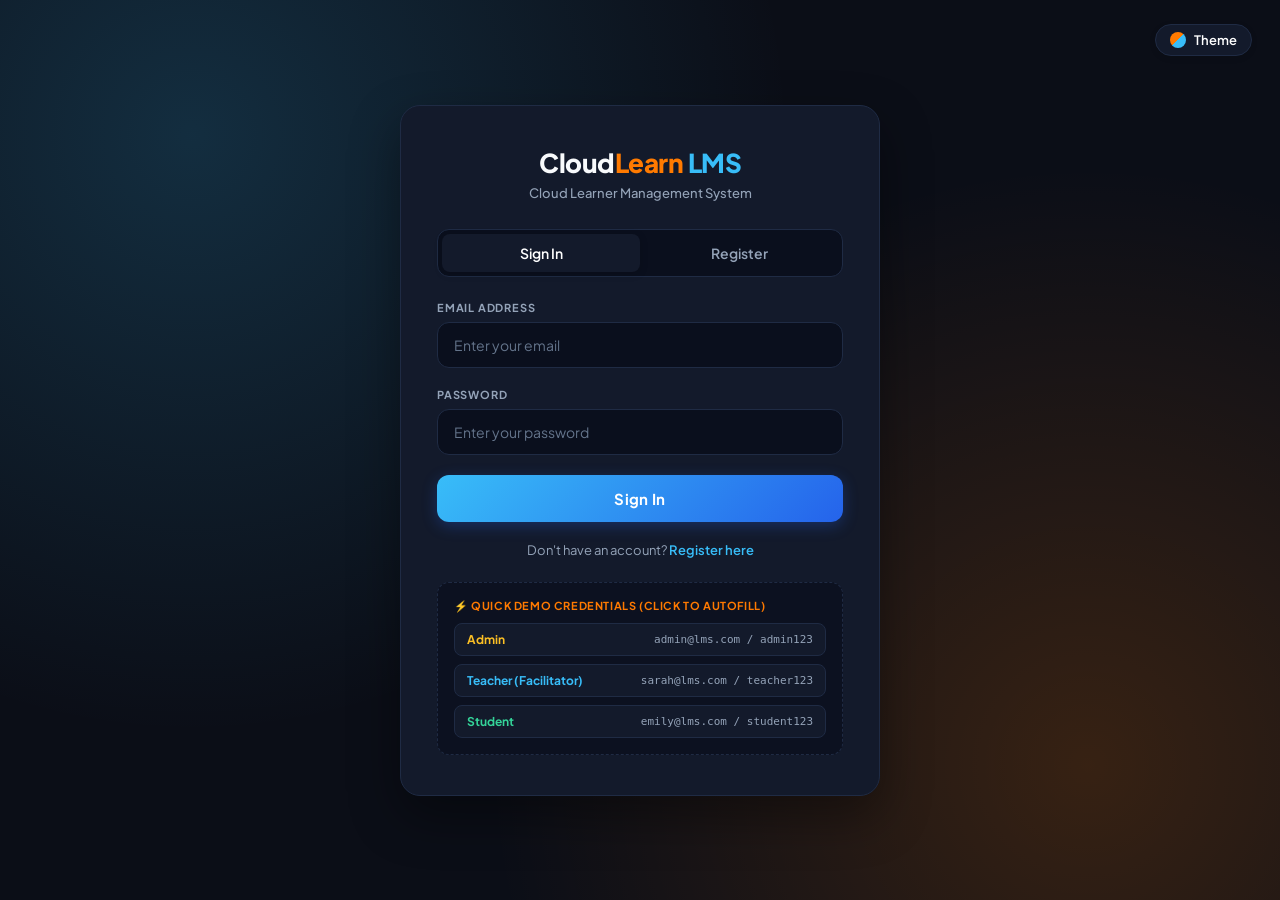
==== pages/admin.html @ 337aa4cb "Update project" ====
<!DOCTYPE html>
<html lang="en">
<head>
  <meta charset="UTF-8">
  <meta name="viewport" content="width=device-width, initial-scale=1.0">
  <title>Admin Portal - CloudLearn LMS</title>
  <link rel="stylesheet" href="../css/style.css">
  <link rel="preconnect" href="https://fonts.googleapis.com">
  <link rel="preconnect" href="https://fonts.gstatic.com" crossorigin>
  <link href="https://fonts.googleapis.com/css2?family=Plus+Jakarta+Sans:wght@400;500;600;700;800&display=swap" rel="stylesheet">
</head>
<body data-theme="dark">

  <div class="app-container">
    <!-- Sidebar (Wireframe Image 1) -->
    <aside class="sidebar">
      <div class="sidebar-header">
        <div class="sidebar-logo">
          <span>Cloud<span class="orange">Learn</span> <span class="blue">LMS</span></span>
        </div>
        <span class="role-pill admin">ADMIN</span>
      </div>

      <nav class="sidebar-nav">
        <a class="nav-link active" data-section="section-dashboard" data-title="Dashboard Overview">
          <span class="nav-icon">📊</span>
          <span>Dashboard</span>
        </a>
        <a class="nav-link" data-section="section-users" data-title="Manage Users">
          <span class="nav-icon">👥</span>
          <span>Manage Users</span>
        </a>
        <a class="nav-link" data-section="section-passwords" data-title="Approve Password Requests">
          <span class="nav-icon">🔑</span>
          <span>Approve Password Request</span>
          <span class="nav-badge" id="sidebarPendingBadge" style="display: none;">0</span>
        </a>
        <a class="nav-link" data-section="section-courses" data-title="Manage & Add Courses">
          <span class="nav-icon">📚</span>
          <span>Add Course</span>
        </a>
        <a class="nav-link" data-section="section-settings" data-title="System Settings">
          <span class="nav-icon">⚙️</span>
          <span>Settings</span>
        </a>
      </nav>

      <div class="sidebar-footer">
        <button class="signout-btn" type="button">
          <span class="nav-icon">🚪</span>
          <span>Sign Out</span>
        </button>
      </div>
    </aside>

    <!-- Main Content Wrapper -->
    <div class="main-wrapper">
      <!-- Top Header Bar -->
      <header class="top-header">
        <h1 class="page-title">Dashboard Overview</h1>

        <div class="header-actions">
          <button class="theme-pill-btn" type="button">
            <span class="theme-indicator-icon"></span>
            <span>Theme</span>
          </button>

          <div class="user-profile-badge">
            <span class="user-name-text">Admin User</span>
            <div class="user-avatar-circle">AU</div>
          </div>
        </div>
      </header>

      <!-- Main Body Container -->
      <main class="content-body">

        <!-- ========================================================
             1. DASHBOARD SECTION
             ======================================================== -->
        <section id="section-dashboard" class="app-section active">
          <!-- 4 Stats Cards (from Image 1) -->
          <div class="stats-grid">
            <div class="stat-card">
              <div class="stat-icon-wrap users">👥</div>
              <div>
                <div class="stat-value" id="dashTotalUsers">0</div>
                <div class="stat-label">Total Users</div>
              </div>
            </div>

            <div class="stat-card">
              <div class="stat-icon-wrap courses">📚</div>
              <div>
                <div class="stat-value" id="dashActiveCourses">0</div>
                <div class="stat-label">Active Courses</div>
              </div>
            </div>

            <div class="stat-card">
              <div class="stat-icon-wrap students">🎓</div>
              <div>
                <div class="stat-value" id="dashTotalStudents">0</div>
                <div class="stat-label">Students</div>
              </div>
            </div>

            <div class="stat-card">
              <div class="stat-icon-wrap teachers">👨‍🏫</div>
              <div>
                <div class="stat-value" id="dashTotalTeachers">0</div>
                <div class="stat-label">Teachers (Facilitators)</div>
              </div>
            </div>
          </div>

          <!-- Pending Approvals Alert Panel (Replaces announcements) -->
          <div class="content-panel" style="margin-top: 28px;">
            <div class="panel-header">
              <div>
                <h2 class="panel-title">
                  <span class="highlight-dot"></span>
                  Pending Password Change Approvals
                </h2>
                <p class="panel-subtitle">Review and authorize password reset requests submitted by facilitators and students</p>
              </div>
              <button class="btn-sm btn-approve" onclick="navigateToSection('section-passwords')">
                View All Requests &rarr;
              </button>
            </div>

            <div class="table-responsive">
              <table class="custom-table" id="dashPendingTable">
                <thead>
                  <tr>
                    <th>Requester</th>
                    <th>Role</th>
                    <th>Requested On</th>
                    <th>Reason / Justification</th>
                    <th>Action</th>
                  </tr>
                </thead>
                <tbody id="dashPendingList">
                  <!-- Injected via JS -->
                </tbody>
              </table>
            </div>
          </div>

          <!-- System Cloud Tracks Overview -->
          <div class="content-panel" style="margin-top: 28px;">
            <div class="panel-header">
              <div>
                <h2 class="panel-title">
                  <span class="highlight-dot" style="background: var(--blue-light);"></span>
                  Active Cloud Certification Tracks
                </h2>
                <p class="panel-subtitle">Summary of currently running cloud learning curricula</p>
              </div>
            </div>
            <div class="cards-grid" id="dashCoursesPreview">
              <!-- Injected via JS -->
            </div>
          </div>
        </section>

        <!-- ========================================================
             2. MANAGE USERS SECTION
             ======================================================== -->
        <section id="section-users" class="app-section">
          <div class="content-panel">
            <div class="panel-header">
              <div>
                <h2 class="panel-title">Platform Users Directory</h2>
                <p class="panel-subtitle">Manage facilitators, cloud learners, and platform permissions</p>
              </div>

              <div class="panel-controls">
                <div class="search-bar">
                  <span class="search-icon">🔍</span>
                  <input type="text" id="userSearchInput" placeholder="Search by name or email...">
                </div>

                <select id="userRoleFilter" class="form-select" style="width: auto; padding: 9px 14px; font-size: 13px;">
                  <option value="ALL">All Roles</option>
                  <option value="teacher">Facilitators</option>
                  <option value="student">Students</option>
                  <option value="admin">Administrators</option>
                </select>

                <button class="btn-primary btn-orange" style="width: auto; padding: 9px 16px; font-size: 13px;" onclick="openModal('modalAddUser')">
                  + Add User
                </button>
              </div>
            </div>

            <div class="table-responsive">
              <table class="custom-table">
                <thead>
                  <tr>
                    <th>Name</th>
                    <th>Email Address</th>
                    <th>Role</th>
                    <th>Cloud Track</th>
                    <th>Status</th>
                    <th>Joined</th>
                    <th>Actions</th>
                  </tr>
                </thead>
                <tbody id="usersTableBody">
                  <!-- Injected via JS -->
                </tbody>
              </table>
            </div>
          </div>
        </section>

        <!-- ========================================================
             3. APPROVE PASSWORD REQUEST SECTION
             ======================================================== -->
        <section id="section-passwords" class="app-section">
          <div class="content-panel">
            <div class="panel-header">
              <div>
                <h2 class="panel-title">
                  <span class="highlight-dot"></span>
                  Password Change Request Approvals
                </h2>
                <p class="panel-subtitle">
                  Users cannot change passwords until explicitly approved by an administrator here.
                </p>
              </div>

              <div class="panel-controls">
                <select id="passwordStatusFilter" class="form-select" style="width: auto; padding: 9px 14px; font-size: 13px;">
                  <option value="ALL">All Requests</option>
                  <option value="PENDING" selected>Pending Approval Only</option>
                  <option value="APPROVED">Approved Requests</option>
                  <option value="REJECTED">Rejected Requests</option>
                </select>
              </div>
            </div>

            <div class="table-responsive">
              <table class="custom-table">
                <thead>
                  <tr>
                    <th>Requester</th>
                    <th>Role</th>
                    <th>Requested At</th>
                    <th>Reason / Justification</th>
                    <th>Status</th>
                    <th>Reviewed Detail</th>
                    <th>Action</th>
                  </tr>
                </thead>
                <tbody id="passwordRequestsTableBody">
                  <!-- Injected via JS -->
                </tbody>
              </table>
            </div>
          </div>
        </section>

        <!-- ========================================================
             4. ADD COURSE SECTION
             ======================================================== -->
        <section id="section-courses" class="app-section">
          <div class="content-panel" style="margin-bottom: 28px;">
            <div class="panel-header">
              <div>
                <h2 class="panel-title">Add New Cloud Course</h2>
                <p class="panel-subtitle">Create a curriculum and assign an authorized cloud facilitator</p>
              </div>
            </div>

            <form id="createCourseForm">
              <div style="display: grid; grid-template-columns: repeat(auto-fit, minmax(280px, 1fr)); gap: 18px;">
                <div class="form-group">
                  <label class="form-label" for="courseTitleInput">Course Title</label>
                  <input type="text" id="courseTitleInput" class="form-input" placeholder="e.g. AWS Certified DevOps Engineer Professional" required>
                </div>

                <div class="form-group">
                  <label class="form-label" for="courseCodeInput">Course Code</label>
                  <input type="text" id="courseCodeInput" class="form-input" placeholder="e.g. AWS-DOP-C02" required>
                </div>

                <div class="form-group">
                  <label class="form-label" for="courseTrackSelect">Cloud Track / Category</label>
                  <select id="courseTrackSelect" class="form-select" required>
                    <option value="AWS">Amazon Web Services (AWS)</option>
                    <option value="Azure">Microsoft Azure</option>
                    <option value="GCP">Google Cloud Platform (GCP)</option>
                    <option value="DevOps">Cloud-Native & DevOps (Kubernetes/Docker)</option>
                    <option value="Multi-Cloud">Multi-Cloud Architecture</option>
                  </select>
                </div>

                <div class="form-group">
                  <label class="form-label" for="courseFacilitatorSelect">Assign Facilitator</label>
                  <select id="courseFacilitatorSelect" class="form-select" required>
                    <!-- Populated dynamically -->
                  </select>
                </div>

                <div class="form-group">
                  <label class="form-label" for="courseDurationInput">Duration</label>
                  <input type="text" id="courseDurationInput" class="form-input" placeholder="e.g. 10 Weeks" required>
                </div>
              </div>

              <div class="form-group" style="margin-top: 10px;">
                <label class="form-label" for="courseDescInput">Course Syllabus & Description</label>
                <textarea id="courseDescInput" class="form-textarea" rows="3" placeholder="Outline the modules, learning goals, and hands-on lab requirements..." required></textarea>
              </div>

              <button type="submit" class="btn-primary btn-orange" style="width: auto; padding: 12px 28px;">
                + Create Course
              </button>
            </form>
          </div>

          <!-- Existing Active Courses List -->
          <div class="content-panel">
            <div class="panel-header">
              <div>
                <h2 class="panel-title">Active Cloud Courses</h2>
                <p class="panel-subtitle">Currently active curricula in the system</p>
              </div>
            </div>

            <div class="cards-grid" id="allCoursesGrid">
              <!-- Injected via JS -->
            </div>
          </div>
        </section>

        <!-- ========================================================
             5. SETTINGS SECTION
             ======================================================== -->
        <section id="section-settings" class="app-section">
          <div class="content-panel" style="max-width: 760px;">
            <div class="panel-header">
              <div>
                <h2 class="panel-title">Platform & Admin Settings</h2>
                <p class="panel-subtitle">Configure administrative details and cloud platform defaults</p>
              </div>
            </div>

            <form id="adminSettingsForm">
              <div class="form-group">
                <label class="form-label" for="adminNameInput">Admin Name</label>
                <input type="text" id="adminNameInput" class="form-input" required>
              </div>

              <div class="form-group">
                <label class="form-label" for="adminEmailInput">Email Address</label>
                <input type="email" id="adminEmailInput" class="form-input" required>
              </div>

              <div class="form-group">
                <label class="form-label">Platform Name</label>
                <input type="text" class="form-input" value="CloudLearn LMS (Learner Management System)" readonly style="opacity: 0.8;">
              </div>

              <div class="form-group">
                <label class="form-label">Password Policy</label>
                <div style="font-size: 13px; color: var(--text-muted); background: var(--bg-input); padding: 14px; border-radius: var(--radius-md); border: 1px solid var(--border-color);">
                  🔒 <strong>Strict Approval Enabled:</strong> Facilitators and Students must submit an approval request before updating account passwords. Administrators verify and approve all requests directly.
                </div>
              </div>

              <button type="submit" class="btn-primary" style="width: auto; padding: 12px 28px;">
                Save Changes
              </button>
            </form>
          </div>
        </section>

      </main>

      <footer class="app-footer">
        &copy; 2026 CloudLearn LMS. All rights reserved. Designed for Cloud Computing Learners & Facilitators.
      </footer>
    </div>
  </div>

  <!-- Modal: Add User -->
  <div class="modal-overlay" id="modalAddUser">
    <div class="modal-box">
      <button class="modal-close-btn" onclick="closeModal('modalAddUser')">&times;</button>
      <h3 class="modal-title">Add New User</h3>
      <p class="modal-subtitle">Enroll a new cloud student or authorized facilitator</p>

      <form id="addUserForm">
        <div class="form-group">
          <label class="form-label" for="newUserName">Full Name</label>
          <input type="text" id="newUserName" class="form-input" placeholder="e.g. John Doe" required>
        </div>

        <div class="form-group">
          <label class="form-label" for="newUserEmail">Email Address</label>
          <input type="email" id="newUserEmail" class="form-input" placeholder="e.g. john@lms.com" required>
        </div>

        <div class="form-group">
          <label class="form-label" for="newUserRole">Role</label>
          <select id="newUserRole" class="form-select" required>
            <option value="student">Student (Cloud Learner)</option>
            <option value="teacher">Facilitator (Teacher)</option>
            <option value="admin">Administrator</option>
          </select>
        </div>

        <div class="form-group">
          <label class="form-label" for="newUserTrack">Cloud Track / Specialization</label>
          <input type="text" id="newUserTrack" class="form-input" placeholder="e.g. AWS Solutions Architect" required>
        </div>

        <div class="form-group">
          <label class="form-label" for="newUserPassword">Initial Password</label>
          <input type="text" id="newUserPassword" class="form-input" value="cloud2026!" required>
        </div>

        <button type="submit" class="btn-primary btn-orange" style="margin-top: 10px;">
          Create User
        </button>
      </form>
    </div>
  </div>

  <!-- Scripts -->
  <script src="../javascript/store.js"></script>
  <script src="../javascript/app.js"></script>
  <script>
    const currentUser = checkSession('admin');

    // Section switcher helper
    function navigateToSection(secId) {
      const link = document.querySelector(`.sidebar-nav .nav-link[data-section="${secId}"]`);
      if (link) link.click();
    }

    document.addEventListener('DOMContentLoaded', () => {
      initSectionNavigation('section-dashboard');
      refreshAll();

      // Search & Filters for Users
      document.getElementById('userSearchInput').addEventListener('input', renderUsersTable);
      document.getElementById('userRoleFilter').addEventListener('change', renderUsersTable);
      document.getElementById('passwordStatusFilter').addEventListener('change', renderPasswordRequestsTable);

      // Add user form
      document.getElementById('addUserForm').addEventListener('submit', (e) => {
        e.preventDefault();
        const name = document.getElementById('newUserName').value.trim();
        const email = document.getElementById('newUserEmail').value.trim();
        const role = document.getElementById('newUserRole').value;
        const track = document.getElementById('newUserTrack').value.trim();
        const pwd = document.getElementById('newUserPassword').value;

        if (CloudStore.getUserByEmail(email)) {
          showToast('User with this email already exists.', 'error');
          return;
        }

        CloudStore.addUser({
          name: name,
          email: email,
          password: pwd,
          role: role,
          cloudTrack: track
        });

        showToast(`User ${name} added successfully!`, 'success');
        closeModal('modalAddUser');
        document.getElementById('addUserForm').reset();
        refreshAll();
      });

      // Add course form
      document.getElementById('createCourseForm').addEventListener('submit', (e) => {
        e.preventDefault();
        const title = document.getElementById('courseTitleInput').value.trim();
        const code = document.getElementById('courseCodeInput').value.trim();
        const track = document.getElementById('courseTrackSelect').value;
        const facSelect = document.getElementById('courseFacilitatorSelect');
        const facId = facSelect.value;
        const facName = facSelect.options[facSelect.selectedIndex].text;
        const duration = document.getElementById('courseDurationInput').value.trim();
        const desc = document.getElementById('courseDescInput').value.trim();

        CloudStore.addCourse({
          title: title,
          code: code,
          track: track,
          facilitatorId: facId,
          facilitatorName: facName,
          duration: duration,
          description: desc
        });

        showToast(`Course "${title}" created successfully!`, 'success');
        document.getElementById('createCourseForm').reset();
        refreshAll();
      });

      // Admin Settings Form
      if (currentUser) {
        document.getElementById('adminNameInput').value = currentUser.name;
        document.getElementById('adminEmailInput').value = currentUser.email;
      }

      document.getElementById('adminSettingsForm').addEventListener('submit', (e) => {
        e.preventDefault();
        const name = document.getElementById('adminNameInput').value.trim();
        const email = document.getElementById('adminEmailInput').value.trim();

        CloudStore.updateUser(currentUser.id, { name, email });
        showToast('Admin profile successfully updated.', 'success');
        refreshAll();
      });
    });

    function refreshAll() {
      updateDashboardStats();
      renderUsersTable();
      renderPasswordRequestsTable();
      populateFacilitatorDropdown();
      renderCourses();
    }

    // Update Dashboard Metrics
    function updateDashboardStats() {
      const users = CloudStore.getUsers();
      const courses = CloudStore.getCourses();
      const students = users.filter(u => u.role === 'student');
      const teachers = users.filter(u => u.role === 'teacher');
      const requests = CloudStore.getPasswordRequests();
      const pendingReqs = requests.filter(r => r.status === 'PENDING');

      document.getElementById('dashTotalUsers').textContent = users.length;
      document.getElementById('dashActiveCourses').textContent = courses.length;
      document.getElementById('dashTotalStudents').textContent = students.length;
      document.getElementById('dashTotalTeachers').textContent = teachers.length;

      // Sidebar badge
      const badge = document.getElementById('sidebarPendingBadge');
      if (pendingReqs.length > 0) {
        badge.textContent = pendingReqs.length;
        badge.style.display = 'inline-block';
      } else {
        badge.style.display = 'none';
      }

      // Render dashboard pending table
      const dashPendingList = document.getElementById('dashPendingList');
      if (pendingReqs.length === 0) {
        dashPendingList.innerHTML = `
          <tr>
            <td colspan="5" style="text-align: center; color: var(--text-dim); padding: 24px;">
              No pending password requests. All accounts up to date.
            </td>
          </tr>
        `;
      } else {
        dashPendingList.innerHTML = pendingReqs.map(r => `
          <tr>
            <td>
              <strong>${escapeHtml(r.userName)}</strong><br>
              <span style="font-size: 11px; color: var(--text-muted);">${escapeHtml(r.userEmail)}</span>
            </td>
            <td><span class="role-pill ${r.role}">${r.role.toUpperCase()}</span></td>
            <td>${escapeHtml(r.requestedAt)}</td>
            <td style="color: var(--text-muted); font-size: 12px; max-width: 260px;">${escapeHtml(r.reason)}</td>
            <td>
              <button class="btn-sm btn-approve" onclick="approveRequest('${r.id}')">Approve</button>
              <button class="btn-sm btn-reject" onclick="rejectRequest('${r.id}')" style="margin-left: 6px;">Reject</button>
            </td>
          </tr>
        `).join('');
      }

      // Render dashboard courses preview
      const previewEl = document.getElementById('dashCoursesPreview');
      previewEl.innerHTML = courses.slice(0, 3).map(c => `
        <div class="course-card">
          <span class="badge badge-orange course-track-chip">${escapeHtml(c.track)}</span>
          <div class="course-card-body">
            <div class="course-code">${escapeHtml(c.code)}</div>
            <h3 class="course-title">${escapeHtml(c.title)}</h3>
            <p class="course-desc">${escapeHtml(c.description)}</p>
          </div>
          <div class="course-meta">
            <span>👨‍🏫 ${escapeHtml(c.facilitatorName)}</span>
            <span>⏱️ ${escapeHtml(c.duration)}</span>
          </div>
        </div>
      `).join('');
    }

    // Render Users Table
    function renderUsersTable() {
      const users = CloudStore.getUsers();
      const search = document.getElementById('userSearchInput').value.toLowerCase().trim();
      const roleFilter = document.getElementById('userRoleFilter').value;

      const filtered = users.filter(u => {
        const matchesSearch = u.name.toLowerCase().includes(search) || u.email.toLowerCase().includes(search);
        const matchesRole = roleFilter === 'ALL' || u.role === roleFilter;
        return matchesSearch && matchesRole;
      });

      const tbody = document.getElementById('usersTableBody');
      if (filtered.length === 0) {
        tbody.innerHTML = `<tr><td colspan="7" style="text-align: center; color: var(--text-dim); padding: 30px;">No users match your criteria.</td></tr>`;
        return;
      }

      tbody.innerHTML = filtered.map(u => `
        <tr>
          <td>
            <strong>${escapeHtml(u.name)}</strong>
          </td>
          <td style="color: var(--text-muted);">${escapeHtml(u.email)}</td>
          <td><span class="role-pill ${u.role}">${u.role.toUpperCase()}</span></td>
          <td><span class="badge badge-blue">${escapeHtml(u.cloudTrack || 'General')}</span></td>
          <td>
            <span class="badge badge-approved">${escapeHtml(u.status || 'Active')}</span>
          </td>
          <td style="color: var(--text-dim); font-size: 12px;">${escapeHtml(u.joinedDate || '2024-01-01')}</td>
          <td>
            ${u.id !== currentUser.id ? `
              <button class="btn-sm btn-danger-outline" onclick="deleteUserAccount('${u.id}')">Delete</button>
            ` : '<span style="font-size: 11px; color: var(--text-dim);">Current Admin</span>'}
          </td>
        </tr>
      `).join('');
    }

    // Delete User
    window.deleteUserAccount = function(userId) {
      if (confirm('Are you sure you want to remove this user from the system?')) {
        CloudStore.deleteUser(userId);
        showToast('User removed from system.', 'warning');
        refreshAll();
      }
    };

    // Render Password Requests Table
    function renderPasswordRequestsTable() {
      const requests = CloudStore.getPasswordRequests();
      const statusFilter = document.getElementById('passwordStatusFilter').value;

      const filtered = requests.filter(r => {
        if (statusFilter === 'ALL') return true;
        return r.status === statusFilter;
      });

      const tbody = document.getElementById('passwordRequestsTableBody');
      if (filtered.length === 0) {
        tbody.innerHTML = `<tr><td colspan="7" style="text-align: center; color: var(--text-dim); padding: 30px;">No password requests found for this filter.</td></tr>`;
        return;
      }

      tbody.innerHTML = filtered.map(r => {
        let statusBadge = `<span class="badge badge-pending">PENDING</span>`;
        if (r.status === 'APPROVED') statusBadge = `<span class="badge badge-approved">APPROVED</span>`;
        if (r.status === 'REJECTED') statusBadge = `<span class="badge badge-rejected">REJECTED</span>`;
        if (r.status === 'COMPLETED') statusBadge = `<span class="badge badge-blue">COMPLETED</span>`;

        return `
          <tr>
            <td>
              <strong>${escapeHtml(r.userName)}</strong><br>
              <span style="font-size: 11px; color: var(--text-muted);">${escapeHtml(r.userEmail)}</span>
            </td>
            <td><span class="role-pill ${r.role}">${r.role.toUpperCase()}</span></td>
            <td style="font-size: 12px; color: var(--text-muted);">${escapeHtml(r.requestedAt)}</td>
            <td style="font-size: 13px; max-width: 240px;">${escapeHtml(r.reason)}</td>
            <td>${statusBadge}</td>
            <td style="font-size: 11px; color: var(--text-dim);">
              ${r.reviewedAt ? `Reviewed on ${escapeHtml(r.reviewedAt)}` : 'Awaiting review'}
            </td>
            <td>
              ${r.status === 'PENDING' ? `
                <button class="btn-sm btn-approve" onclick="approveRequest('${r.id}')">Approve</button>
                <button class="btn-sm btn-reject" onclick="rejectRequest('${r.id}')" style="margin-left: 6px;">Reject</button>
              ` : `
                <span style="font-size: 12px; color: var(--text-dim);">Locked (${r.status})</span>
              `}
            </td>
          </tr>
        `;
      }).join('');
    }

    // Approve / Reject Handlers
    window.approveRequest = function(reqId) {
      const res = CloudStore.approvePasswordRequest(reqId, currentUser.name);
      if (res) {
        showToast(`Approved password change permission for ${res.userName}!`, 'success');
        refreshAll();
      }
    };

    window.rejectRequest = function(reqId) {
      const res = CloudStore.rejectPasswordRequest(reqId, currentUser.name);
      if (res) {
        showToast(`Rejected password change request for ${res.userName}.`, 'warning');
        refreshAll();
      }
    };

    // Populate facilitator dropdown
    function populateFacilitatorDropdown() {
      const select = document.getElementById('courseFacilitatorSelect');
      const teachers = CloudStore.getUsers().filter(u => u.role === 'teacher');
      select.innerHTML = teachers.map(t => `<option value="${t.id}">${escapeHtml(t.name)}</option>`).join('');
    }

    // Render Courses Grid
    function renderCourses() {
      const courses = CloudStore.getCourses();
      const grid = document.getElementById('allCoursesGrid');
      grid.innerHTML = courses.map(c => `
        <div class="course-card">
          <span class="badge badge-orange course-track-chip">${escapeHtml(c.track)}</span>
          <div class="course-card-body">
            <div class="course-code">${escapeHtml(c.code)}</div>
            <h3 class="course-title">${escapeHtml(c.title)}</h3>
            <p class="course-desc">${escapeHtml(c.description)}</p>
          </div>
          <div class="course-meta">
            <span>👨‍🏫 ${escapeHtml(c.facilitatorName)}</span>
            <button class="btn-sm btn-danger-outline" onclick="deleteCourseEntry('${c.id}')">Delete</button>
          </div>
        </div>
      `).join('');
    }

    window.deleteCourseEntry = function(courseId) {
      if (confirm('Are you sure you want to remove this course?')) {
        CloudStore.deleteCourse(courseId);
        showToast('Course removed.', 'warning');
        refreshAll();
      }
    };

    function escapeHtml(str) {
      if (!str) return '';
      return String(str)
        .replace(/&/g, '&amp;')
        .replace(/</g, '&lt;')
        .replace(/>/g, '&gt;')
        .replace(/"/g, '&quot;');
    }
  </script>
</body>
</html>
---- css/style.css ----
/* ==========================================================================
   CloudLearn LMS - Modern Design System
   Color Palette: Deep Slate / Crisp White, Touch of Orange (#FF7A00 / #F97316),
   and Light Blue (#38BDF8 / #0284C7).
   ========================================================================== */

@import url('https://fonts.googleapis.com/css2?family=Plus+Jakarta+Sans:wght@300;400;500;600;700;800&display=swap');

:root {
  /* Common Palette */
  --orange-primary: #FF7A00;
  --orange-hover: #EA6A00;
  --orange-light: rgba(255, 122, 0, 0.15);
  --orange-glow: rgba(255, 122, 0, 0.35);

  --blue-light: #38BDF8;
  --blue-hover: #0EA5E9;
  --blue-soft: rgba(56, 189, 248, 0.15);
  --blue-glow: rgba(56, 189, 248, 0.3);

  --success: #10B981;
  --success-light: rgba(16, 185, 129, 0.15);
  --warning: #F59E0B;
  --warning-light: rgba(245, 158, 11, 0.15);
  --danger: #EF4444;
  --danger-light: rgba(239, 68, 68, 0.15);

  --font-main: 'Plus Jakarta Sans', -apple-system, BlinkMacSystemFont, 'Segoe UI', Roboto, sans-serif;
  --radius-sm: 8px;
  --radius-md: 12px;
  --radius-lg: 16px;
  --radius-xl: 20px;
  --transition: all 0.25s cubic-bezier(0.16, 1, 0.3, 1);
  --shadow-subtle: 0 4px 20px -2px rgba(0, 0, 0, 0.25);
  --shadow-hover: 0 10px 30px -5px rgba(0, 0, 0, 0.4);
}

/* ==========================================================================
   Dark Theme (Default matching wireframe screenshots)
   ========================================================================== */
body[data-theme="dark"],
:root {
  --bg-app: #0B0E17;
  --bg-sidebar: #0D121F;
  --bg-card: #131A2B;
  --bg-card-hover: #182238;
  --bg-input: #0A0F1D;
  --bg-surface: #1E273D;
  --bg-modal: #131B2E;

  --border-color: #1F2B44;
  --border-light: #2A3B5C;
  --border-highlight: rgba(56, 189, 248, 0.35);

  --text-main: #FFFFFF;
  --text-muted: #94A3B8;
  --text-dim: #64748B;
  --text-heading: #F8FAFC;

  --nav-active-bg: #192338;
  --nav-active-border: var(--blue-light);
  --card-shadow: 0 8px 30px rgba(0, 0, 0, 0.35);
  --badge-admin: #FBBF24;
  --badge-admin-bg: rgba(251, 191, 36, 0.15);
  --badge-teacher: #38BDF8;
  --badge-teacher-bg: rgba(56, 189, 248, 0.15);
  --badge-student: #34D399;
  --badge-student-bg: rgba(52, 211, 153, 0.15);
}

/* ==========================================================================
   Light Theme
   ========================================================================== */
body[data-theme="light"] {
  --bg-app: #F4F6FB;
  --bg-sidebar: #FFFFFF;
  --bg-card: #FFFFFF;
  --bg-card-hover: #F8FAFC;
  --bg-input: #F1F5F9;
  --bg-surface: #E2E8F0;
  --bg-modal: #FFFFFF;

  --border-color: #E2E8F0;
  --border-light: #CBD5E1;
  --border-highlight: rgba(56, 189, 248, 0.5);

  --text-main: #0F172A;
  --text-muted: #475569;
  --text-dim: #94A3B8;
  --text-heading: #0F172A;

  --nav-active-bg: #EFF6FF;
  --nav-active-border: var(--orange-primary);
  --card-shadow: 0 10px 25px -5px rgba(15, 23, 42, 0.08);
  --badge-admin: #D97706;
  --badge-admin-bg: rgba(217, 119, 6, 0.12);
  --badge-teacher: #0284C7;
  --badge-teacher-bg: rgba(2, 132, 199, 0.12);
  --badge-student: #059669;
  --badge-student-bg: rgba(5, 150, 105, 0.12);
}

/* Base Styles */
* {
  box-sizing: border-box;
  margin: 0;
  padding: 0;
  font-family: var(--font-main);
}

body {
  background-color: var(--bg-app);
  color: var(--text-main);
  min-height: 100vh;
  transition: background-color var(--transition), color var(--transition);
  overflow-x: hidden;
}

a {
  color: inherit;
  text-decoration: none;
}

button {
  font-family: inherit;
  cursor: pointer;
  border: none;
  background: none;
  transition: var(--transition);
}

input,
select,
textarea {
  font-family: inherit;
  outline: none;
}

/* ==========================================================================
   Auth / Login & Register Layout (Images 4 & 5)
   ========================================================================== */
.auth-page {
  min-height: 100vh;
  display: flex;
  flex-direction: column;
  align-items: center;
  justify-content: center;
  background: radial-gradient(circle at 15% 15%, rgba(56, 189, 248, 0.18), transparent 45%),
    radial-gradient(circle at 85% 85%, rgba(255, 122, 0, 0.18), transparent 45%),
    var(--bg-app);
  padding: 24px;
  position: relative;
}

.auth-theme-toggle {
  position: absolute;
  top: 24px;
  right: 28px;
}

.auth-card {
  width: 100%;
  max-width: 480px;
  background: var(--bg-card);
  border: 1px solid var(--border-color);
  border-radius: var(--radius-xl);
  padding: 40px 36px;
  box-shadow: 0 20px 50px rgba(0, 0, 0, 0.4);
  position: relative;
  backdrop-filter: blur(12px);
  animation: fadeIn 0.4s ease-out;
}

.auth-header {
  text-align: center;
  margin-bottom: 28px;
}

.brand-logo {
  display: inline-flex;
  align-items: center;
  gap: 10px;
  font-size: 26px;
  font-weight: 800;
  letter-spacing: -0.5px;
  color: var(--text-heading);
}

.brand-logo .orange {
  color: var(--orange-primary);
}

.brand-logo .blue {
  color: var(--blue-light);
}

.brand-subtitle {
  font-size: 13px;
  color: var(--text-muted);
  margin-top: 6px;
  font-weight: 500;
}

.auth-tabs {
  display: flex;
  background: var(--bg-input);
  padding: 4px;
  border-radius: var(--radius-md);
  margin-bottom: 24px;
  border: 1px solid var(--border-color);
}

.auth-tab-btn {
  flex: 1;
  padding: 10px;
  font-size: 14px;
  font-weight: 600;
  color: var(--text-muted);
  border-radius: var(--radius-sm);
  text-align: center;
  transition: var(--transition);
}

.auth-tab-btn.active {
  background: var(--bg-card);
  color: var(--text-main);
  box-shadow: 0 2px 8px rgba(0, 0, 0, 0.15);
}

.form-group {
  margin-bottom: 20px;
}

.form-label {
  display: block;
  font-size: 11px;
  font-weight: 700;
  text-transform: uppercase;
  letter-spacing: 0.8px;
  color: var(--text-muted);
  margin-bottom: 8px;
}

.form-input,
.form-select,
.form-textarea {
  width: 100%;
  padding: 13px 16px;
  background: var(--bg-input);
  border: 1px solid var(--border-color);
  border-radius: var(--radius-md);
  color: var(--text-main);
  font-size: 14px;
  transition: var(--transition);
}

.form-input:focus,
.form-select:focus,
.form-textarea:focus {
  border-color: var(--blue-light);
  box-shadow: 0 0 0 3px var(--blue-soft);
}

.form-input::placeholder {
  color: var(--text-dim);
}

.form-select option {
  background: var(--bg-card);
  color: var(--text-main);
}

.btn-primary {
  width: 100%;
  padding: 14px 20px;
  background: linear-gradient(135deg, var(--blue-light) 0%, #2563EB 100%);
  color: #FFFFFF;
  border-radius: var(--radius-md);
  font-size: 15px;
  font-weight: 700;
  letter-spacing: 0.3px;
  box-shadow: 0 4px 15px rgba(37, 99, 235, 0.3);
  display: inline-flex;
  align-items: center;
  justify-content: center;
  gap: 8px;
}

.btn-primary:hover {
  filter: brightness(1.1);
  transform: translateY(-1px);
  box-shadow: 0 6px 20px rgba(37, 99, 235, 0.4);
}

.btn-orange {
  background: linear-gradient(135deg, var(--orange-primary) 0%, #EA580C 100%);
  box-shadow: 0 4px 15px var(--orange-glow);
  color: #FFFFFF;
}

.btn-orange:hover {
  filter: brightness(1.1);
  transform: translateY(-1px);
  box-shadow: 0 6px 20px var(--orange-glow);
}

.btn-secondary {
  background: var(--bg-surface);
  color: var(--text-main);
  border: 1px solid var(--border-color);
  padding: 10px 18px;
  border-radius: var(--radius-md);
  font-size: 13px;
  font-weight: 600;
  display: inline-flex;
  align-items: center;
  gap: 8px;
}

.btn-secondary:hover {
  background: var(--bg-card-hover);
  border-color: var(--border-light);
}

.auth-footer {
  text-align: center;
  margin-top: 20px;
  font-size: 13px;
  color: var(--text-muted);
}

.auth-footer a {
  color: var(--blue-light);
  font-weight: 600;
  cursor: pointer;
}

.auth-footer a:hover {
  text-decoration: underline;
  color: var(--orange-primary);
}

/* Demo Credentials Box */
.demo-box {
  margin-top: 24px;
  padding: 16px;
  background: rgba(10, 15, 29, 0.7);
  border: 1px dashed var(--border-color);
  border-radius: var(--radius-md);
  font-size: 12px;
}

.demo-box h4 {
  font-size: 11px;
  text-transform: uppercase;
  letter-spacing: 0.6px;
  color: var(--orange-primary);
  margin-bottom: 10px;
  display: flex;
  align-items: center;
  gap: 6px;
}

.demo-chips {
  display: flex;
  flex-direction: column;
  gap: 8px;
}

.demo-chip {
  display: flex;
  justify-content: space-between;
  align-items: center;
  background: var(--bg-card);
  padding: 8px 12px;
  border-radius: var(--radius-sm);
  border: 1px solid var(--border-color);
  cursor: pointer;
  transition: var(--transition);
}

.demo-chip:hover {
  border-color: var(--blue-light);
  transform: translateX(3px);
}

.demo-role {
  font-weight: 700;
  color: var(--text-heading);
}

.demo-creds {
  font-family: monospace;
  color: var(--text-muted);
  font-size: 11px;
}

/* ==========================================================================
   Portal Layout (App Shell: Sidebar + Main Content)
   ========================================================================== */
.app-container {
  display: flex;
  min-height: 100vh;
  width: 100%;
}

/* Sidebar */
.sidebar {
  width: 250px;
  background: var(--bg-sidebar);
  border-right: 1px solid var(--border-color);
  display: flex;
  flex-direction: column;
  flex-shrink: 0;
  position: sticky;
  top: 0;
  height: 100vh;
  z-index: 50;
  transition: var(--transition);
}

.sidebar-header {
  padding: 24px 20px 20px;
}

.sidebar-logo {
  display: flex;
  align-items: center;
  gap: 10px;
  font-size: 20px;
  font-weight: 800;
  letter-spacing: -0.3px;
  color: var(--text-heading);
}

.role-pill {
  display: inline-block;
  margin-top: 10px;
  padding: 4px 10px;
  border-radius: 20px;
  font-size: 10px;
  font-weight: 800;
  letter-spacing: 0.8px;
  text-transform: uppercase;
}

.role-pill.admin {
  background: var(--badge-admin-bg);
  color: var(--badge-admin);
  border: 1px solid rgba(251, 191, 36, 0.3);
}

.role-pill.facilitator,
.role-pill.teacher {
  background: var(--badge-teacher-bg);
  color: var(--badge-teacher);
  border: 1px solid rgba(56, 189, 248, 0.3);
}

.role-pill.student {
  background: var(--badge-student-bg);
  color: var(--badge-student);
  border: 1px solid rgba(52, 211, 153, 0.3);
}

.sidebar-nav {
  padding: 12px 14px;
  display: flex;
  flex-direction: column;
  gap: 6px;
  flex-grow: 1;
  overflow-y: auto;
}

.nav-link {
  display: flex;
  align-items: center;
  gap: 14px;
  padding: 12px 16px;
  border-radius: var(--radius-md);
  font-size: 14px;
  font-weight: 600;
  color: var(--text-muted);
  transition: var(--transition);
  position: relative;
  cursor: pointer;
}

.nav-link:hover {
  background: var(--bg-card-hover);
  color: var(--text-main);
}

.nav-link.active {
  background: var(--nav-active-bg);
  color: #FFFFFF;
  border: 1px solid var(--border-color);
}

body[data-theme="light"] .nav-link.active {
  color: var(--orange-primary);
  font-weight: 700;
}

.nav-link.active::before {
  content: '';
  position: absolute;
  left: 0;
  top: 15%;
  height: 70%;
  width: 4px;
  border-radius: 0 4px 4px 0;
  background: var(--blue-light);
  box-shadow: 0 0 10px var(--blue-light);
}

body[data-theme="light"] .nav-link.active::before {
  background: var(--orange-primary);
  box-shadow: 0 0 8px var(--orange-primary);
}

.nav-icon {
  width: 20px;
  height: 20px;
  display: flex;
  align-items: center;
  justify-content: center;
  font-size: 16px;
  flex-shrink: 0;
}

.nav-badge {
  margin-left: auto;
  padding: 2px 7px;
  border-radius: 10px;
  font-size: 11px;
  font-weight: 700;
  background: var(--orange-primary);
  color: #FFFFFF;
}

.sidebar-footer {
  padding: 16px 14px;
  border-top: 1px solid var(--border-color);
}

.signout-btn {
  display: flex;
  align-items: center;
  gap: 12px;
  width: 100%;
  padding: 12px 16px;
  border-radius: var(--radius-md);
  font-size: 14px;
  font-weight: 600;
  color: #F87171;
  transition: var(--transition);
}

.signout-btn:hover {
  background: rgba(239, 68, 68, 0.12);
  color: #EF4444;
}

/* ==========================================================================
   Main Content Area
   ========================================================================== */
.main-wrapper {
  flex: 1;
  display: flex;
  flex-direction: column;
  min-width: 0;
  background: var(--bg-app);
}

/* Header */
.top-header {
  height: 74px;
  padding: 0 32px;
  display: flex;
  align-items: center;
  justify-content: space-between;
  border-bottom: 1px solid var(--border-color);
  background: var(--bg-sidebar);
  position: sticky;
  top: 0;
  z-index: 40;
}

.page-title {
  font-size: 22px;
  font-weight: 800;
  color: var(--text-heading);
  letter-spacing: -0.3px;
}

.header-actions {
  display: flex;
  align-items: center;
  gap: 18px;
}

/* Theme Button Pill (from Image 1/2/3/4) */
.theme-pill-btn {
  display: inline-flex;
  align-items: center;
  gap: 8px;
  background: var(--bg-card);
  border: 1px solid var(--border-color);
  padding: 7px 14px;
  border-radius: 30px;
  font-size: 13px;
  font-weight: 600;
  color: var(--text-main);
  box-shadow: 0 2px 6px rgba(0, 0, 0, 0.1);
  transition: var(--transition);
}

.theme-pill-btn:hover {
  border-color: var(--blue-light);
  transform: translateY(-1px);
}

.theme-indicator-icon {
  width: 16px;
  height: 16px;
  border-radius: 50%;
  background: linear-gradient(135deg, var(--orange-primary) 50%, var(--blue-light) 50%);
  display: inline-block;
}

/* User Profile Badge */
.user-profile-badge {
  display: flex;
  align-items: center;
  gap: 12px;
}

.user-name-text {
  font-size: 14px;
  font-weight: 600;
  color: var(--text-heading);
}

.user-avatar-circle {
  width: 38px;
  height: 38px;
  border-radius: 50%;
  background: linear-gradient(135deg, #2563EB 0%, var(--blue-light) 100%);
  color: #FFFFFF;
  display: flex;
  align-items: center;
  justify-content: center;
  font-weight: 700;
  font-size: 13px;
  letter-spacing: 0.5px;
  border: 2px solid var(--border-color);
  box-shadow: 0 2px 8px rgba(37, 99, 235, 0.25);
}

/* Content Container */
.content-body {
  padding: 32px;
  flex: 1;
  display: flex;
  flex-direction: column;
  gap: 28px;
  max-width: 1440px;
  width: 100%;
  margin: 0 auto;
}

/* Section Tabs Handling */
.app-section {
  display: none;
  animation: fadeIn 0.25s ease-out;
}

.app-section.active {
  display: block;
}

/* ==========================================================================
   Metrics / Stats Cards Grid (Matching Images 1, 2, 3)
   ========================================================================== */
.stats-grid {
  display: grid;
  grid-template-columns: repeat(auto-fit, minmax(220px, 1fr));
  gap: 20px;
}

.stat-card {
  background: var(--bg-card);
  border: 1px solid var(--border-color);
  border-radius: var(--radius-lg);
  padding: 24px;
  display: flex;
  flex-direction: column;
  justify-content: space-between;
  box-shadow: var(--card-shadow);
  transition: var(--transition);
  position: relative;
  overflow: hidden;
}

.stat-card::before {
  content: '';
  position: absolute;
  top: 0;
  left: 0;
  width: 100%;
  height: 3px;
  background: transparent;
  transition: var(--transition);
}

.stat-card:hover {
  transform: translateY(-3px);
  border-color: var(--border-light);
  box-shadow: var(--shadow-hover);
}

.stat-card:hover::before {
  background: linear-gradient(90deg, var(--orange-primary), var(--blue-light));
}

.stat-icon-wrap {
  width: 44px;
  height: 44px;
  border-radius: var(--radius-md);
  display: flex;
  align-items: center;
  justify-content: center;
  font-size: 20px;
  margin-bottom: 20px;
  background: var(--bg-surface);
  border: 1px solid var(--border-color);
}

.stat-icon-wrap.users {
  color: #818CF8;
  background: rgba(129, 140, 248, 0.12);
}

.stat-icon-wrap.courses {
  color: var(--orange-primary);
  background: var(--orange-light);
}

.stat-icon-wrap.students {
  color: var(--blue-light);
  background: var(--blue-soft);
}

.stat-icon-wrap.teachers {
  color: #F59E0B;
  background: rgba(245, 158, 11, 0.12);
}

.stat-icon-wrap.workbooks {
  color: #10B981;
  background: var(--success-light);
}

.stat-value {
  font-size: 34px;
  font-weight: 800;
  color: var(--text-heading);
  line-height: 1;
  margin-bottom: 8px;
}

.stat-label {
  font-size: 11px;
  font-weight: 700;
  text-transform: uppercase;
  letter-spacing: 0.9px;
  color: var(--text-muted);
}

/* ==========================================================================
   Quick Actions Row (Facilitator wireframe Image 2)
   ========================================================================== */
.quick-actions-grid {
  display: grid;
  grid-template-columns: repeat(auto-fit, minmax(260px, 1fr));
  gap: 20px;
  margin-top: 24px;
}

.action-card {
  background: var(--bg-card);
  border: 1px solid var(--border-color);
  border-radius: var(--radius-lg);
  padding: 28px 24px;
  text-align: center;
  cursor: pointer;
  transition: var(--transition);
  box-shadow: var(--card-shadow);
  display: flex;
  flex-direction: column;
  align-items: center;
  gap: 12px;
}

.action-card:hover {
  border-color: var(--blue-light);
  transform: translateY(-3px);
  background: var(--bg-card-hover);
}

.action-icon {
  font-size: 30px;
}

.action-card h3 {
  font-size: 16px;
  font-weight: 700;
  color: var(--text-heading);
}

.action-card p {
  font-size: 13px;
  color: var(--text-muted);
}

/* ==========================================================================
   Panels, Tables, and Content Boxes
   ========================================================================== */
.content-panel {
  background: var(--bg-card);
  border: 1px solid var(--border-color);
  border-radius: var(--radius-lg);
  padding: 26px;
  box-shadow: var(--card-shadow);
}

.panel-header {
  display: flex;
  align-items: center;
  justify-content: space-between;
  margin-bottom: 22px;
  flex-wrap: wrap;
  gap: 14px;
}

.panel-title {
  font-size: 18px;
  font-weight: 700;
  color: var(--text-heading);
  display: flex;
  align-items: center;
  gap: 10px;
}

.panel-title .highlight-dot {
  width: 8px;
  height: 8px;
  border-radius: 50%;
  background: var(--orange-primary);
  display: inline-block;
}

.panel-subtitle {
  font-size: 13px;
  color: var(--text-muted);
  margin-top: 4px;
}

.panel-controls {
  display: flex;
  align-items: center;
  gap: 12px;
  flex-wrap: wrap;
}

.search-bar {
  position: relative;
  min-width: 240px;
}

.search-bar input {
  width: 100%;
  padding: 9px 14px 9px 36px;
  background: var(--bg-input);
  border: 1px solid var(--border-color);
  border-radius: var(--radius-md);
  color: var(--text-main);
  font-size: 13px;
  transition: var(--transition);
}

.search-bar input:focus {
  border-color: var(--blue-light);
}

.search-bar .search-icon {
  position: absolute;
  left: 12px;
  top: 50%;
  transform: translateY(-50%);
  color: var(--text-dim);
  font-size: 14px;
}

/* Data Tables */
.table-responsive {
  width: 100%;
  overflow-x: auto;
}

.custom-table {
  width: 100%;
  border-collapse: collapse;
  text-align: left;
}

.custom-table th {
  padding: 13px 16px;
  font-size: 11px;
  font-weight: 700;
  text-transform: uppercase;
  letter-spacing: 0.8px;
  color: var(--text-muted);
  background: var(--bg-input);
  border-bottom: 1px solid var(--border-color);
}

.custom-table td {
  padding: 16px;
  font-size: 13.5px;
  color: var(--text-main);
  border-bottom: 1px solid var(--border-color);
  vertical-align: middle;
}

.custom-table tbody tr {
  transition: var(--transition);
}

.custom-table tbody tr:hover {
  background: var(--bg-card-hover);
}

/* Badges */
.badge {
  display: inline-flex;
  align-items: center;
  gap: 6px;
  padding: 4px 10px;
  border-radius: 20px;
  font-size: 11px;
  font-weight: 700;
  letter-spacing: 0.3px;
}

.badge-pending {
  background: var(--warning-light);
  color: var(--warning);
  border: 1px solid rgba(245, 158, 11, 0.3);
}

.badge-approved {
  background: var(--success-light);
  color: var(--success);
  border: 1px solid rgba(16, 185, 129, 0.3);
}

.badge-rejected {
  background: var(--danger-light);
  color: var(--danger);
  border: 1px solid rgba(239, 68, 68, 0.3);
}

.badge-orange {
  background: var(--orange-light);
  color: var(--orange-primary);
  border: 1px solid rgba(255, 122, 0, 0.3);
}

.badge-blue {
  background: var(--blue-soft);
  color: var(--blue-light);
  border: 1px solid rgba(56, 189, 248, 0.3);
}

/* Action Buttons */
.btn-sm {
  padding: 6px 12px;
  font-size: 12px;
  font-weight: 600;
  border-radius: var(--radius-sm);
  display: inline-flex;
  align-items: center;
  gap: 6px;
}

.btn-approve {
  background: rgba(16, 185, 129, 0.15);
  color: #10B981;
  border: 1px solid rgba(16, 185, 129, 0.3);
}

.btn-approve:hover {
  background: #10B981;
  color: #FFFFFF;
}

.btn-reject {
  background: rgba(239, 68, 68, 0.15);
  color: #EF4444;
  border: 1px solid rgba(239, 68, 68, 0.3);
}

.btn-reject:hover {
  background: #EF4444;
  color: #FFFFFF;
}

.btn-danger-outline {
  background: transparent;
  color: #EF4444;
  border: 1px solid rgba(239, 68, 68, 0.3);
}

.btn-danger-outline:hover {
  background: rgba(239, 68, 68, 0.15);
}

/* Course & Material Cards Grid */
.cards-grid {
  display: grid;
  grid-template-columns: repeat(auto-fill, minmax(320px, 1fr));
  gap: 20px;
}

.course-card {
  background: var(--bg-card);
  border: 1px solid var(--border-color);
  border-radius: var(--radius-lg);
  padding: 24px;
  display: flex;
  flex-direction: column;
  justify-content: space-between;
  transition: var(--transition);
  position: relative;
}

.course-card:hover {
  border-color: var(--blue-light);
  transform: translateY(-3px);
  box-shadow: var(--shadow-hover);
}

.course-track-chip {
  position: absolute;
  top: 18px;
  right: 18px;
}

.course-card-body {
  margin-top: 12px;
  margin-bottom: 20px;
}

.course-code {
  font-size: 11px;
  font-weight: 800;
  text-transform: uppercase;
  color: var(--blue-light);
  letter-spacing: 0.8px;
  margin-bottom: 6px;
}

.course-title {
  font-size: 17px;
  font-weight: 700;
  color: var(--text-heading);
  line-height: 1.35;
  margin-bottom: 8px;
}

.course-desc {
  font-size: 13px;
  color: var(--text-muted);
  line-height: 1.5;
  display: -webkit-box;
  -webkit-line-clamp: 2;
  -webkit-box-orient: vertical;
  overflow: hidden;
}

.course-meta {
  display: flex;
  align-items: center;
  justify-content: space-between;
  font-size: 12px;
  color: var(--text-dim);
  padding-top: 14px;
  border-top: 1px solid var(--border-color);
}

/* ==========================================================================
   Password Change Permission Banner & Forms
   ========================================================================== */
.permission-box {
  background: var(--bg-input);
  border: 1px solid var(--border-color);
  border-radius: var(--radius-md);
  padding: 24px;
  margin-bottom: 28px;
  display: flex;
  align-items: center;
  justify-content: space-between;
  gap: 20px;
}

.permission-info {
  display: flex;
  align-items: flex-start;
  gap: 16px;
}

.permission-icon {
  font-size: 28px;
  color: var(--orange-primary);
  line-height: 1;
}

.permission-title {
  font-size: 15px;
  font-weight: 700;
  color: var(--text-heading);
  margin-bottom: 4px;
}

.permission-desc {
  font-size: 13px;
  color: var(--text-muted);
  line-height: 1.4;
}

.status-badge-container {
  display: flex;
  align-items: center;
  gap: 12px;
  flex-shrink: 0;
}

/* Modals */
.modal-overlay {
  position: fixed;
  inset: 0;
  background: rgba(0, 0, 0, 0.7);
  backdrop-filter: blur(5px);
  display: flex;
  align-items: center;
  justify-content: center;
  z-index: 100;
  opacity: 0;
  pointer-events: none;
  transition: opacity 0.2s ease-out;
  padding: 20px;
}

.modal-overlay.open {
  opacity: 1;
  pointer-events: auto;
}

.modal-box {
  background: var(--bg-modal);
  border: 1px solid var(--border-color);
  border-radius: var(--radius-xl);
  padding: 32px;
  width: 100%;
  max-width: 540px;
  box-shadow: 0 25px 60px rgba(0, 0, 0, 0.5);
  transform: translateY(20px) scale(0.98);
  transition: transform 0.25s cubic-bezier(0.16, 1, 0.3, 1);
  position: relative;
}

.modal-overlay.open .modal-box {
  transform: translateY(0) scale(1);
}

.modal-close-btn {
  position: absolute;
  top: 20px;
  right: 20px;
  font-size: 22px;
  color: var(--text-dim);
  padding: 4px;
  line-height: 1;
}

.modal-close-btn:hover {
  color: var(--text-heading);
}

.modal-title {
  font-size: 20px;
  font-weight: 800;
  color: var(--text-heading);
  margin-bottom: 8px;
}

.modal-subtitle {
  font-size: 13px;
  color: var(--text-muted);
  margin-bottom: 24px;
}

/* Toast Notification */
.toast-container {
  position: fixed;
  bottom: 24px;
  right: 24px;
  display: flex;
  flex-direction: column;
  gap: 10px;
  z-index: 999;
}

.toast {
  background: var(--bg-card);
  border: 1px solid var(--border-color);
  color: var(--text-heading);
  padding: 14px 20px;
  border-radius: var(--radius-md);
  font-size: 14px;
  font-weight: 600;
  display: flex;
  align-items: center;
  gap: 12px;
  box-shadow: 0 10px 30px rgba(0, 0, 0, 0.4);
  animation: slideInUp 0.3s ease-out;
  border-left: 4px solid var(--blue-light);
}

.toast.success {
  border-left-color: var(--success);
}

.toast.error {
  border-left-color: var(--danger);
}

.toast.warning {
  border-left-color: var(--orange-primary);
}

/* Footer */
.app-footer {
  padding: 20px 32px;
  border-top: 1px solid var(--border-color);
  font-size: 12px;
  color: var(--text-dim);
  text-align: center;
  background: var(--bg-sidebar);
}

/* Animations */
@keyframes fadeIn {
  from {
    opacity: 0;
    transform: translateY(6px);
  }

  to {
    opacity: 1;
    transform: translateY(0);
  }
}

@keyframes slideInUp {
  from {
    opacity: 0;
    transform: translateY(20px);
  }

  to {
    opacity: 1;
    transform: translateY(0);
  }
}

/* Responsive adjustments */
@media (max-width: 900px) {
  .app-container {
    flex-direction: column;
  }

  .sidebar {
    width: 100%;
    height: auto;
    position: static;
    border-right: none;
    border-bottom: 1px solid var(--border-color);
  }

  .sidebar-nav {
    flex-direction: row;
    flex-wrap: wrap;
  }

  .top-header {
    padding: 0 20px;
  }

  .content-body {
    padding: 20px;
  }

  .stats-grid {
    grid-template-columns: repeat(2, 1fr);
  }
}

@media (max-width: 600px) {
  .stats-grid {
    grid-template-columns: 1fr;
  }

  .permission-box {
    flex-direction: column;
    align-items: stretch;
  }
}
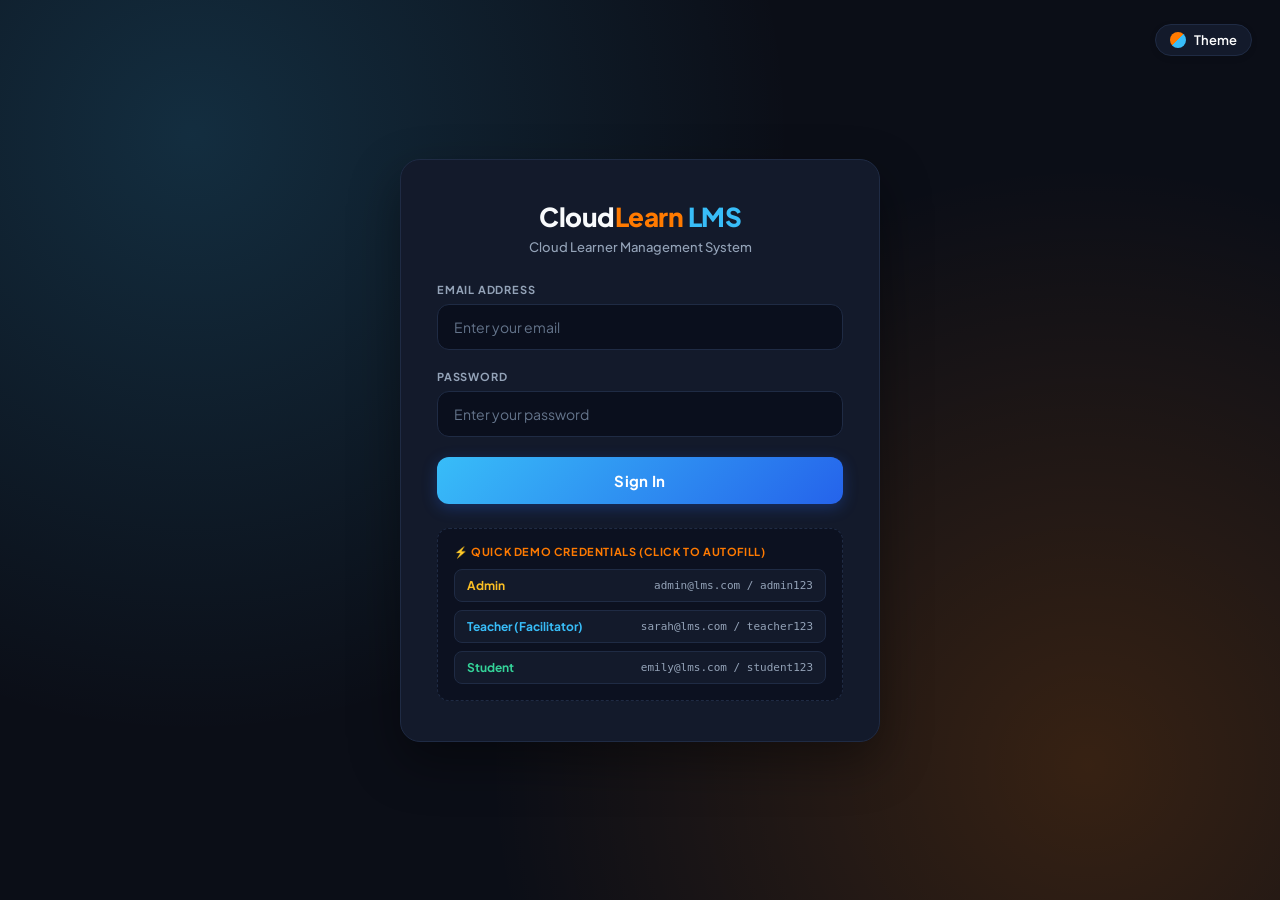
==== commit 05b3f828: "1. Updated Index to remove register page 2.Change project to accept multiple user viewing when poste" ====
--- a/pages/admin.html
+++ b/pages/admin.html
@@ -289,11 +289,7 @@
                 <div class="form-group">
                   <label class="form-label" for="courseTrackSelect">Cloud Track / Category</label>
                   <select id="courseTrackSelect" class="form-select" required>
-                    <option value="AWS">Amazon Web Services (AWS)</option>
-                    <option value="Azure">Microsoft Azure</option>
-                    <option value="GCP">Google Cloud Platform (GCP)</option>
-                    <option value="DevOps">Cloud-Native & DevOps (Kubernetes/Docker)</option>
-                    <option value="Multi-Cloud">Multi-Cloud Architecture</option>
+                    <option value="Cloud Admin" selected>Cloud Admin</option>
                   </select>
                 </div>
 
@@ -310,12 +306,7 @@
                 </div>
               </div>
 
-              <div class="form-group" style="margin-top: 10px;">
-                <label class="form-label" for="courseDescInput">Course Syllabus & Description</label>
-                <textarea id="courseDescInput" class="form-textarea" rows="3" placeholder="Outline the modules, learning goals, and hands-on lab requirements..." required></textarea>
-              </div>
-
-              <button type="submit" class="btn-primary btn-orange" style="width: auto; padding: 12px 28px;">
+              <button type="submit" class="btn-primary btn-orange" style="width: auto; padding: 12px 28px; margin-top: 14px;">
                 + Create Course
               </button>
             </form>
@@ -375,6 +366,22 @@
                 Save Changes
               </button>
             </form>
+
+            <div style="margin-top: 32px; padding-top: 24px; border-top: 1px solid var(--border-color);">
+              <h3 style="font-size: 16px; margin-bottom: 8px; color: var(--text-heading);">🌐 GitHub Pages Multi-User Sync & Backup</h3>
+              <p style="font-size: 13px; color: var(--text-muted); margin-bottom: 16px;">
+                Share system state across different devices or backup your platform data.
+              </p>
+              <div style="display: flex; gap: 12px; flex-wrap: wrap;">
+                <button type="button" class="btn-sm btn-approve" onclick="exportPlatformData()" style="padding: 10px 18px;">
+                  📥 Export LMS Data (JSON)
+                </button>
+                <button type="button" class="btn-sm btn-approve" onclick="document.getElementById('importDataFileInput').click()" style="padding: 10px 18px; background: rgba(59, 130, 246, 0.15); color: var(--blue-light); border-color: rgba(59, 130, 246, 0.3);">
+                  📤 Import LMS Data (JSON)
+                </button>
+                <input type="file" id="importDataFileInput" accept=".json" style="display: none;" onchange="importPlatformData(event)">
+              </div>
+            </div>
           </div>
         </section>
 
@@ -409,13 +416,12 @@
           <select id="newUserRole" class="form-select" required>
             <option value="student">Student (Cloud Learner)</option>
             <option value="teacher">Facilitator (Teacher)</option>
-            <option value="admin">Administrator</option>
           </select>
         </div>
 
         <div class="form-group">
           <label class="form-label" for="newUserTrack">Cloud Track / Specialization</label>
-          <input type="text" id="newUserTrack" class="form-input" placeholder="e.g. AWS Solutions Architect" required>
+          <input type="text" id="newUserTrack" class="form-input" value="Cloud Admin" readonly style="background: var(--bg-card); opacity: 0.9;">
         </div>
 
         <div class="form-group">
@@ -489,16 +495,14 @@
         const facId = facSelect.value;
         const facName = facSelect.options[facSelect.selectedIndex].text;
         const duration = document.getElementById('courseDurationInput').value.trim();
-        const desc = document.getElementById('courseDescInput').value.trim();
 
         CloudStore.addCourse({
           title: title,
           code: code,
-          track: track,
+          track: track || 'Cloud Admin',
           facilitatorId: facId,
           facilitatorName: facName,
-          duration: duration,
-          description: desc
+          duration: duration
         });
 
         showToast(`Course "${title}" created successfully!`, 'success');
@@ -519,6 +523,11 @@
 
         CloudStore.updateUser(currentUser.id, { name, email });
         showToast('Admin profile successfully updated.', 'success');
+        refreshAll();
+      });
+
+      // Multi-tab real-time sync
+      CloudStore.onSync(() => {
         refreshAll();
       });
     });
@@ -590,7 +599,7 @@
           <div class="course-card-body">
             <div class="course-code">${escapeHtml(c.code)}</div>
             <h3 class="course-title">${escapeHtml(c.title)}</h3>
-            <p class="course-desc">${escapeHtml(c.description)}</p>
+            ${c.description ? `<p class="course-desc">${escapeHtml(c.description)}</p>` : ''}
           </div>
           <div class="course-meta">
             <span>👨‍🏫 ${escapeHtml(c.facilitatorName)}</span>
@@ -730,7 +739,7 @@
           <div class="course-card-body">
             <div class="course-code">${escapeHtml(c.code)}</div>
             <h3 class="course-title">${escapeHtml(c.title)}</h3>
-            <p class="course-desc">${escapeHtml(c.description)}</p>
+            ${c.description ? `<p class="course-desc">${escapeHtml(c.description)}</p>` : ''}
           </div>
           <div class="course-meta">
             <span>👨‍🏫 ${escapeHtml(c.facilitatorName)}</span>
@@ -739,6 +748,36 @@
         </div>
       `).join('');
     }
+
+    // Export & Import Data Handlers
+    window.exportPlatformData = function () {
+      const dataStr = CloudStore.exportAllData();
+      const blob = new Blob([dataStr], { type: 'application/json' });
+      const url = URL.createObjectURL(blob);
+      const a = document.createElement('a');
+      a.href = url;
+      a.download = `cloudlearn_backup_${new Date().toISOString().split('T')[0]}.json`;
+      document.body.appendChild(a);
+      a.click();
+      setTimeout(() => { document.body.removeChild(a); URL.revokeObjectURL(url); }, 150);
+      showToast('LMS platform data exported successfully!', 'success');
+    };
+
+    window.importPlatformData = function (e) {
+      const file = e.target.files[0];
+      if (!file) return;
+      const reader = new FileReader();
+      reader.onload = (event) => {
+        const result = CloudStore.importAllData(event.target.result);
+        if (result.success) {
+          showToast(result.message, 'success');
+          refreshAll();
+        } else {
+          showToast(result.message, 'error');
+        }
+      };
+      reader.readAsText(file);
+    };
 
     window.deleteCourseEntry = function(courseId) {
       if (confirm('Are you sure you want to remove this course?')) {
--- a/css/style.css
+++ b/css/style.css
@@ -265,6 +265,29 @@
   color: var(--text-dim);
 }
 
+.form-input[type="file"] {
+  padding: 8px 12px;
+  cursor: pointer;
+}
+
+.form-input[type="file"]::file-selector-button {
+  background: var(--blue-soft);
+  color: var(--blue-light);
+  border: 1px solid rgba(56, 189, 248, 0.4);
+  padding: 6px 14px;
+  border-radius: var(--radius-sm);
+  margin-right: 12px;
+  cursor: pointer;
+  font-weight: 600;
+  font-size: 12px;
+  transition: var(--transition);
+}
+
+.form-input[type="file"]::file-selector-button:hover {
+  background: var(--blue-light);
+  color: #0B0E17;
+}
+
 .form-select option {
   background: var(--bg-card);
   color: var(--text-main);
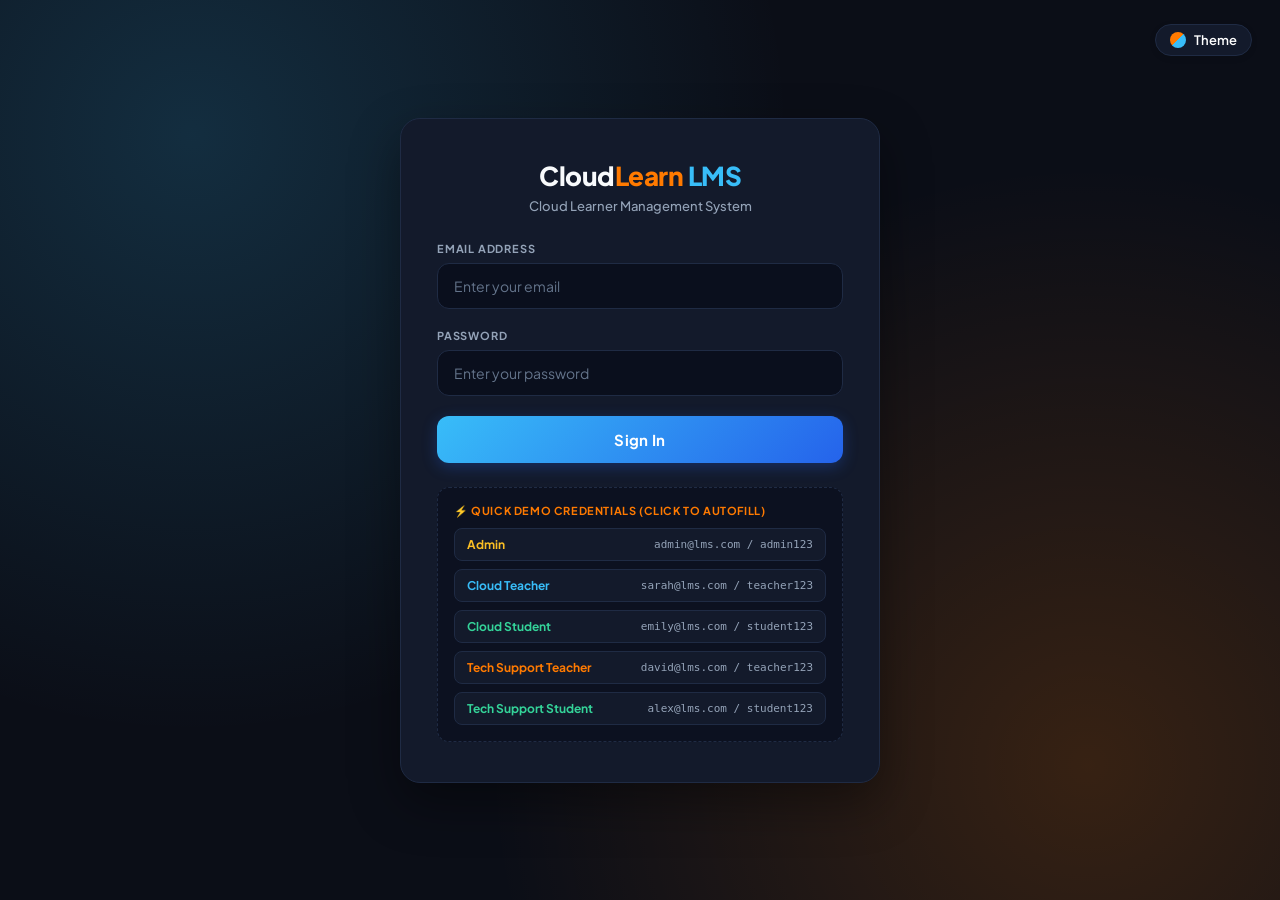
==== commit fd4a2c4c: "Updated the whole website to work seemlessly when it comes to uploaded documents and adding differen" ====
--- a/pages/admin.html
+++ b/pages/admin.html
@@ -1,5 +1,6 @@
 <!DOCTYPE html>
 <html lang="en">
+
 <head>
   <meta charset="UTF-8">
   <meta name="viewport" content="width=device-width, initial-scale=1.0">
@@ -7,8 +8,10 @@
   <link rel="stylesheet" href="../css/style.css">
   <link rel="preconnect" href="https://fonts.googleapis.com">
   <link rel="preconnect" href="https://fonts.gstatic.com" crossorigin>
-  <link href="https://fonts.googleapis.com/css2?family=Plus+Jakarta+Sans:wght@400;500;600;700;800&display=swap" rel="stylesheet">
+  <link href="https://fonts.googleapis.com/css2?family=Plus+Jakarta+Sans:wght@400;500;600;700;800&display=swap"
+    rel="stylesheet">
 </head>
+
 <body data-theme="dark">
 
   <div class="app-container">
@@ -122,7 +125,8 @@
                   <span class="highlight-dot"></span>
                   Pending Password Change Approvals
                 </h2>
-                <p class="panel-subtitle">Review and authorize password reset requests submitted by facilitators and students</p>
+                <p class="panel-subtitle">Review and authorize password reset requests submitted by facilitators and
+                  students</p>
               </div>
               <button class="btn-sm btn-approve" onclick="navigateToSection('section-passwords')">
                 View All Requests &rarr;
@@ -146,22 +150,6 @@
               </table>
             </div>
           </div>
-
-          <!-- System Cloud Tracks Overview -->
-          <div class="content-panel" style="margin-top: 28px;">
-            <div class="panel-header">
-              <div>
-                <h2 class="panel-title">
-                  <span class="highlight-dot" style="background: var(--blue-light);"></span>
-                  Active Cloud Certification Tracks
-                </h2>
-                <p class="panel-subtitle">Summary of currently running cloud learning curricula</p>
-              </div>
-            </div>
-            <div class="cards-grid" id="dashCoursesPreview">
-              <!-- Injected via JS -->
-            </div>
-          </div>
         </section>
 
         <!-- ========================================================
@@ -181,14 +169,16 @@
                   <input type="text" id="userSearchInput" placeholder="Search by name or email...">
                 </div>
 
-                <select id="userRoleFilter" class="form-select" style="width: auto; padding: 9px 14px; font-size: 13px;">
+                <select id="userRoleFilter" class="form-select"
+                  style="width: auto; padding: 9px 14px; font-size: 13px;">
                   <option value="ALL">All Roles</option>
                   <option value="teacher">Facilitators</option>
                   <option value="student">Students</option>
                   <option value="admin">Administrators</option>
                 </select>
 
-                <button class="btn-primary btn-orange" style="width: auto; padding: 9px 16px; font-size: 13px;" onclick="openModal('modalAddUser')">
+                <button class="btn-primary btn-orange" style="width: auto; padding: 9px 16px; font-size: 13px;"
+                  onclick="openModal('modalAddUser')">
                   + Add User
                 </button>
               </div>
@@ -232,7 +222,8 @@
               </div>
 
               <div class="panel-controls">
-                <select id="passwordStatusFilter" class="form-select" style="width: auto; padding: 9px 14px; font-size: 13px;">
+                <select id="passwordStatusFilter" class="form-select"
+                  style="width: auto; padding: 9px 14px; font-size: 13px;">
                   <option value="ALL">All Requests</option>
                   <option value="PENDING" selected>Pending Approval Only</option>
                   <option value="APPROVED">Approved Requests</option>
@@ -278,18 +269,15 @@
               <div style="display: grid; grid-template-columns: repeat(auto-fit, minmax(280px, 1fr)); gap: 18px;">
                 <div class="form-group">
                   <label class="form-label" for="courseTitleInput">Course Title</label>
-                  <input type="text" id="courseTitleInput" class="form-input" placeholder="e.g. AWS Certified DevOps Engineer Professional" required>
-                </div>
-
-                <div class="form-group">
-                  <label class="form-label" for="courseCodeInput">Course Code</label>
-                  <input type="text" id="courseCodeInput" class="form-input" placeholder="e.g. AWS-DOP-C02" required>
+                  <input type="text" id="courseTitleInput" class="form-input"
+                    placeholder="e.g. AWS Certified DevOps Engineer Professional" required>
                 </div>
 
                 <div class="form-group">
                   <label class="form-label" for="courseTrackSelect">Cloud Track / Category</label>
                   <select id="courseTrackSelect" class="form-select" required>
                     <option value="Cloud Admin" selected>Cloud Admin</option>
+                    <option value="Technical Support">Technical Support</option>
                   </select>
                 </div>
 
@@ -299,14 +287,10 @@
                     <!-- Populated dynamically -->
                   </select>
                 </div>
-
-                <div class="form-group">
-                  <label class="form-label" for="courseDurationInput">Duration</label>
-                  <input type="text" id="courseDurationInput" class="form-input" placeholder="e.g. 10 Weeks" required>
-                </div>
-              </div>
-
-              <button type="submit" class="btn-primary btn-orange" style="width: auto; padding: 12px 28px; margin-top: 14px;">
+              </div>
+
+              <button type="submit" class="btn-primary btn-orange"
+                style="width: auto; padding: 12px 28px; margin-top: 14px;">
                 + Create Course
               </button>
             </form>
@@ -352,13 +336,16 @@
 
               <div class="form-group">
                 <label class="form-label">Platform Name</label>
-                <input type="text" class="form-input" value="CloudLearn LMS (Learner Management System)" readonly style="opacity: 0.8;">
+                <input type="text" class="form-input" value="CloudLearn LMS (Learner Management System)" readonly
+                  style="opacity: 0.8;">
               </div>
 
               <div class="form-group">
                 <label class="form-label">Password Policy</label>
-                <div style="font-size: 13px; color: var(--text-muted); background: var(--bg-input); padding: 14px; border-radius: var(--radius-md); border: 1px solid var(--border-color);">
-                  🔒 <strong>Strict Approval Enabled:</strong> Facilitators and Students must submit an approval request before updating account passwords. Administrators verify and approve all requests directly.
+                <div
+                  style="font-size: 13px; color: var(--text-muted); background: var(--bg-input); padding: 14px; border-radius: var(--radius-md); border: 1px solid var(--border-color);">
+                  🔒 <strong>Strict Approval Enabled:</strong> Facilitators and Students must submit an approval request
+                  before updating account passwords. Administrators verify and approve all requests directly.
                 </div>
               </div>
 
@@ -368,18 +355,23 @@
             </form>
 
             <div style="margin-top: 32px; padding-top: 24px; border-top: 1px solid var(--border-color);">
-              <h3 style="font-size: 16px; margin-bottom: 8px; color: var(--text-heading);">🌐 GitHub Pages Multi-User Sync & Backup</h3>
+              <h3 style="font-size: 16px; margin-bottom: 8px; color: var(--text-heading);">🌐 GitHub Pages Multi-User
+                Sync & Backup</h3>
               <p style="font-size: 13px; color: var(--text-muted); margin-bottom: 16px;">
                 Share system state across different devices or backup your platform data.
               </p>
               <div style="display: flex; gap: 12px; flex-wrap: wrap;">
-                <button type="button" class="btn-sm btn-approve" onclick="exportPlatformData()" style="padding: 10px 18px;">
+                <button type="button" class="btn-sm btn-approve" onclick="exportPlatformData()"
+                  style="padding: 10px 18px;">
                   📥 Export LMS Data (JSON)
                 </button>
-                <button type="button" class="btn-sm btn-approve" onclick="document.getElementById('importDataFileInput').click()" style="padding: 10px 18px; background: rgba(59, 130, 246, 0.15); color: var(--blue-light); border-color: rgba(59, 130, 246, 0.3);">
+                <button type="button" class="btn-sm btn-approve"
+                  onclick="document.getElementById('importDataFileInput').click()"
+                  style="padding: 10px 18px; background: rgba(59, 130, 246, 0.15); color: var(--blue-light); border-color: rgba(59, 130, 246, 0.3);">
                   📤 Import LMS Data (JSON)
                 </button>
-                <input type="file" id="importDataFileInput" accept=".json" style="display: none;" onchange="importPlatformData(event)">
+                <input type="file" id="importDataFileInput" accept=".json" style="display: none;"
+                  onchange="importPlatformData(event)">
               </div>
             </div>
           </div>
@@ -414,14 +406,17 @@
         <div class="form-group">
           <label class="form-label" for="newUserRole">Role</label>
           <select id="newUserRole" class="form-select" required>
-            <option value="student">Student (Cloud Learner)</option>
-            <option value="teacher">Facilitator (Teacher)</option>
+            <option value="teacher">Facilitator</option>
+            <option value="student">Student</option>
           </select>
         </div>
 
         <div class="form-group">
           <label class="form-label" for="newUserTrack">Cloud Track / Specialization</label>
-          <input type="text" id="newUserTrack" class="form-input" value="Cloud Admin" readonly style="background: var(--bg-card); opacity: 0.9;">
+          <select id="newUserTrack" class="form-select" required>
+            <option value="Cloud Admin" selected>Cloud Admin</option>
+            <option value="Technical Support">Technical Support</option>
+          </select>
         </div>
 
         <div class="form-group">
@@ -489,20 +484,16 @@
       document.getElementById('createCourseForm').addEventListener('submit', (e) => {
         e.preventDefault();
         const title = document.getElementById('courseTitleInput').value.trim();
-        const code = document.getElementById('courseCodeInput').value.trim();
         const track = document.getElementById('courseTrackSelect').value;
         const facSelect = document.getElementById('courseFacilitatorSelect');
         const facId = facSelect.value;
         const facName = facSelect.options[facSelect.selectedIndex].text;
-        const duration = document.getElementById('courseDurationInput').value.trim();
 
         CloudStore.addCourse({
           title: title,
-          code: code,
           track: track || 'Cloud Admin',
           facilitatorId: facId,
-          facilitatorName: facName,
-          duration: duration
+          facilitatorName: facName
         });
 
         showToast(`Course "${title}" created successfully!`, 'success');
@@ -590,23 +581,6 @@
           </tr>
         `).join('');
       }
-
-      // Render dashboard courses preview
-      const previewEl = document.getElementById('dashCoursesPreview');
-      previewEl.innerHTML = courses.slice(0, 3).map(c => `
-        <div class="course-card">
-          <span class="badge badge-orange course-track-chip">${escapeHtml(c.track)}</span>
-          <div class="course-card-body">
-            <div class="course-code">${escapeHtml(c.code)}</div>
-            <h3 class="course-title">${escapeHtml(c.title)}</h3>
-            ${c.description ? `<p class="course-desc">${escapeHtml(c.description)}</p>` : ''}
-          </div>
-          <div class="course-meta">
-            <span>👨‍🏫 ${escapeHtml(c.facilitatorName)}</span>
-            <span>⏱️ ${escapeHtml(c.duration)}</span>
-          </div>
-        </div>
-      `).join('');
     }
 
     // Render Users Table
@@ -649,7 +623,7 @@
     }
 
     // Delete User
-    window.deleteUserAccount = function(userId) {
+    window.deleteUserAccount = function (userId) {
       if (confirm('Are you sure you want to remove this user from the system?')) {
         CloudStore.deleteUser(userId);
         showToast('User removed from system.', 'warning');
@@ -706,7 +680,7 @@
     }
 
     // Approve / Reject Handlers
-    window.approveRequest = function(reqId) {
+    window.approveRequest = function (reqId) {
       const res = CloudStore.approvePasswordRequest(reqId, currentUser.name);
       if (res) {
         showToast(`Approved password change permission for ${res.userName}!`, 'success');
@@ -714,7 +688,7 @@
       }
     };
 
-    window.rejectRequest = function(reqId) {
+    window.rejectRequest = function (reqId) {
       const res = CloudStore.rejectPasswordRequest(reqId, currentUser.name);
       if (res) {
         showToast(`Rejected password change request for ${res.userName}.`, 'warning');
@@ -737,7 +711,6 @@
         <div class="course-card">
           <span class="badge badge-orange course-track-chip">${escapeHtml(c.track)}</span>
           <div class="course-card-body">
-            <div class="course-code">${escapeHtml(c.code)}</div>
             <h3 class="course-title">${escapeHtml(c.title)}</h3>
             ${c.description ? `<p class="course-desc">${escapeHtml(c.description)}</p>` : ''}
           </div>
@@ -779,7 +752,7 @@
       reader.readAsText(file);
     };
 
-    window.deleteCourseEntry = function(courseId) {
+    window.deleteCourseEntry = function (courseId) {
       if (confirm('Are you sure you want to remove this course?')) {
         CloudStore.deleteCourse(courseId);
         showToast('Course removed.', 'warning');
@@ -797,4 +770,5 @@
     }
   </script>
 </body>
-</html>
+
+</html>
